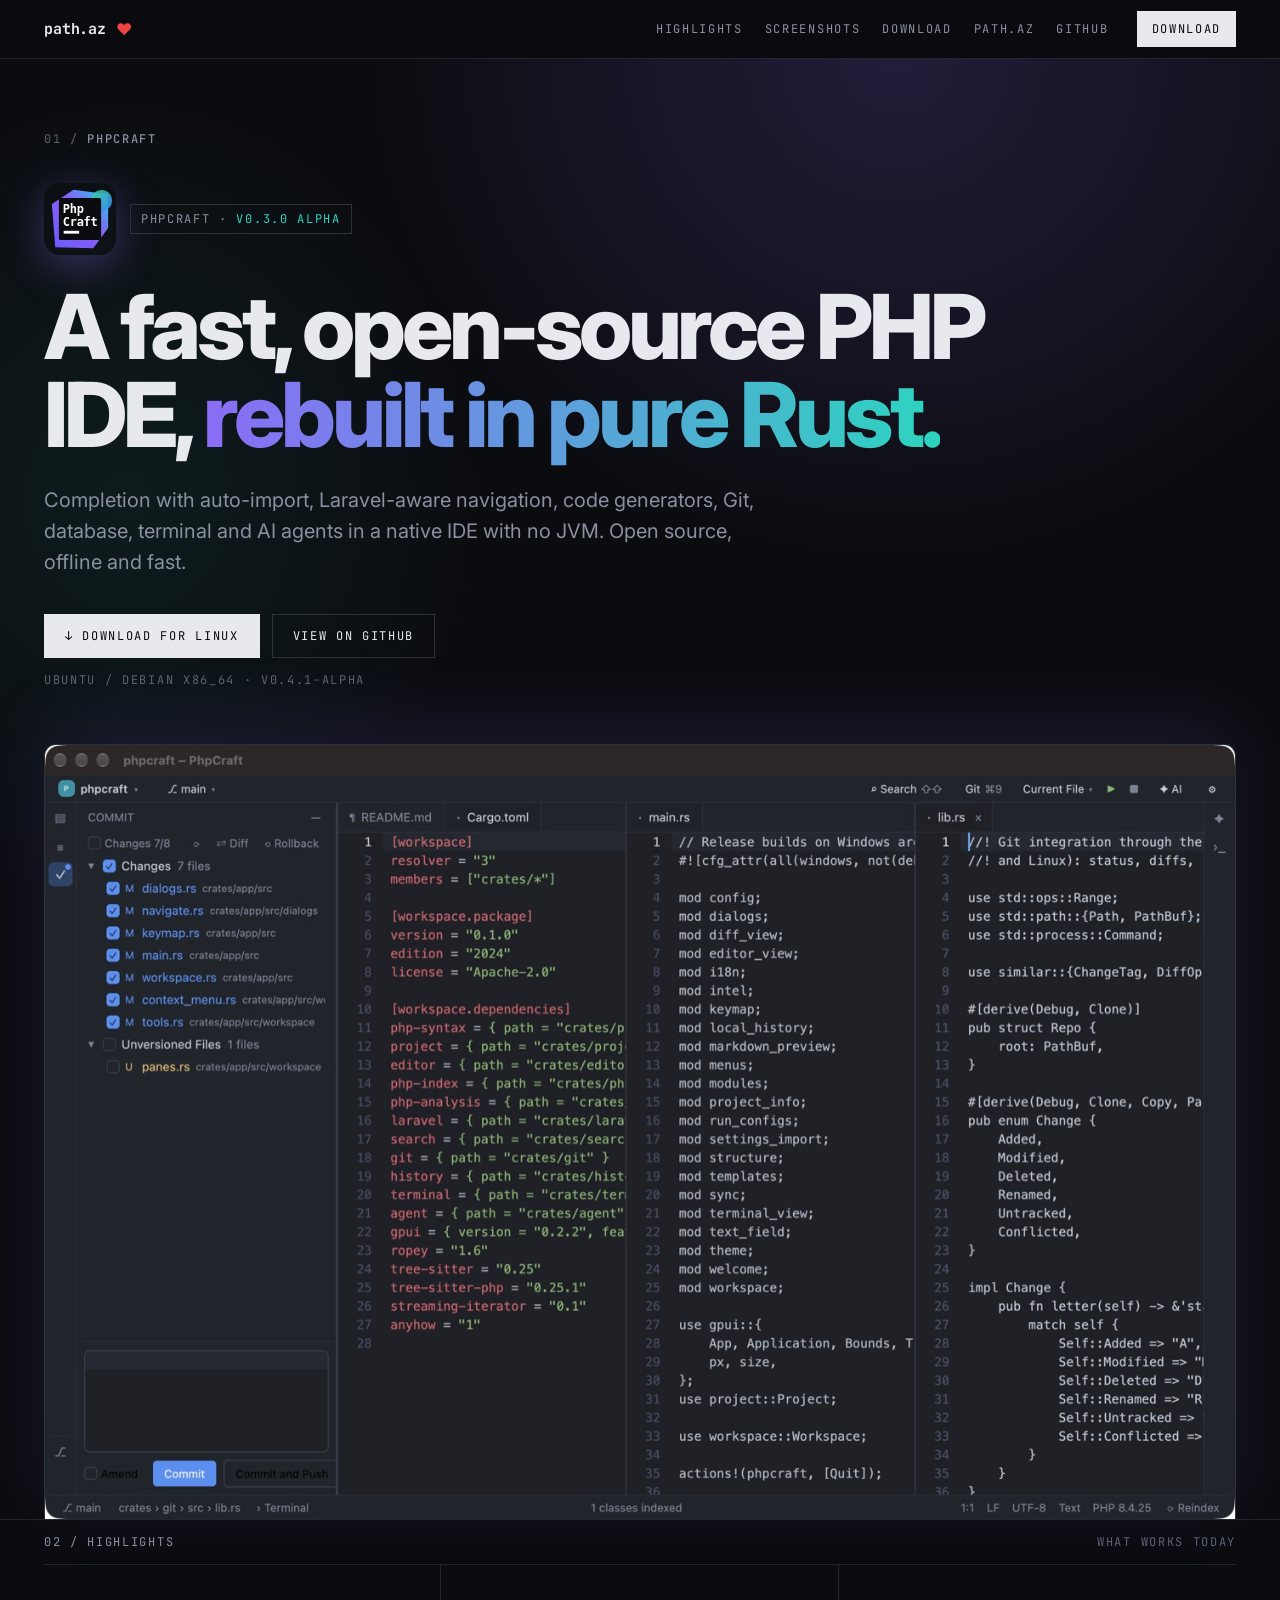
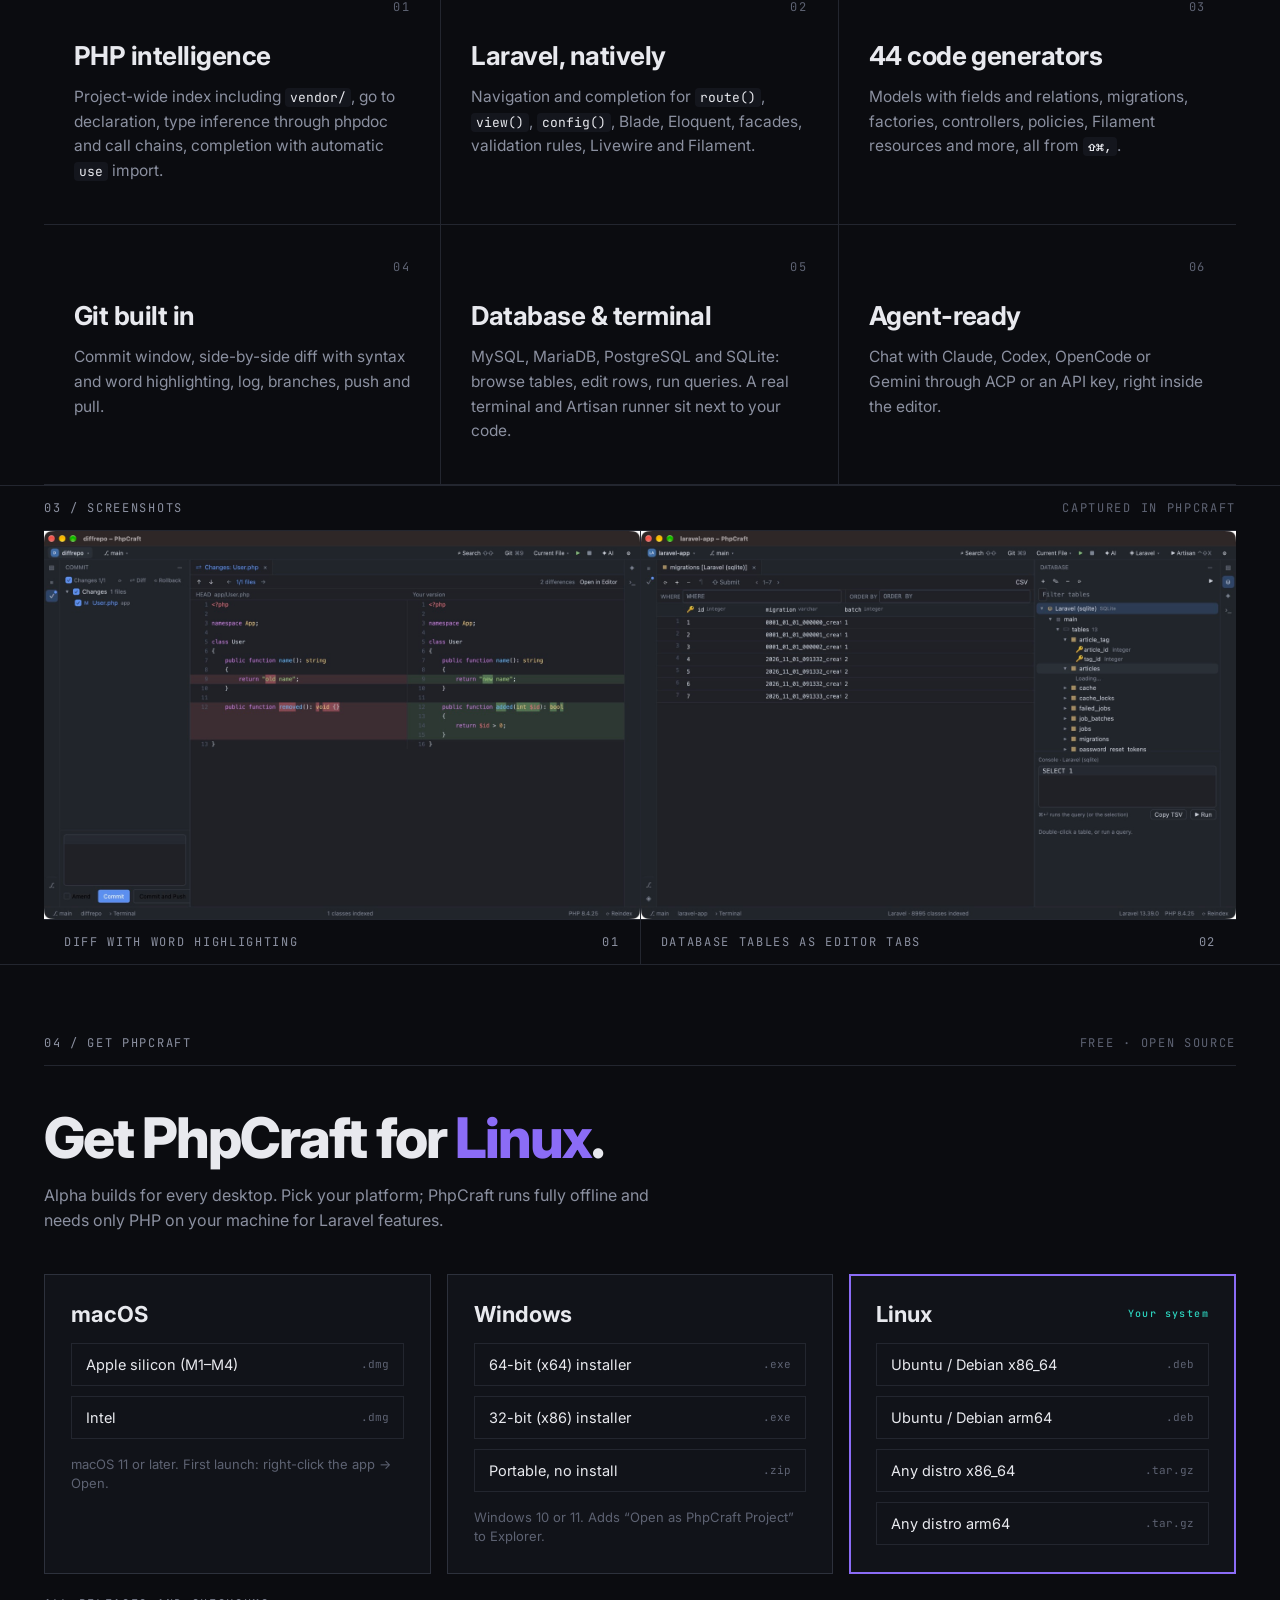
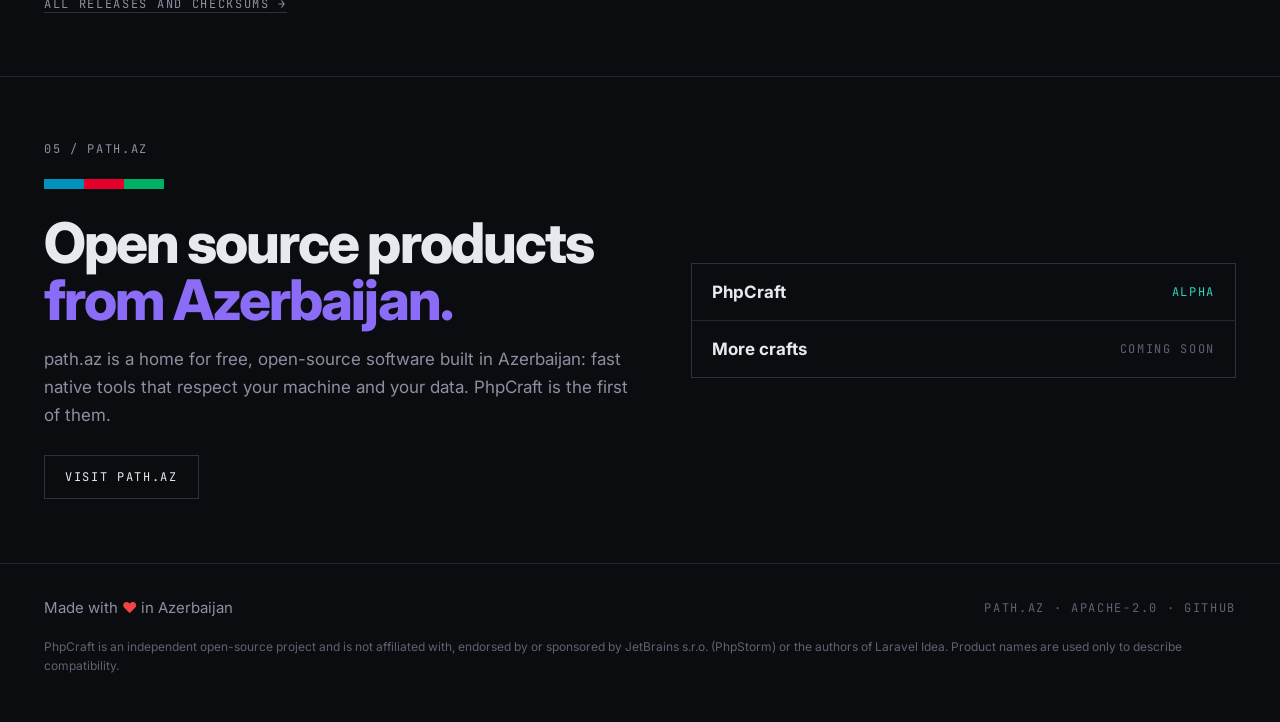
==== site/phpcraft/index.html @ edffd19b "Release 0.4.1-alpha: version in Cargo.toml and on the site Co-Authored-By: Claude Opus 5.5 <noreply@" ====
<!doctype html>
<html lang="en">
<head>
<meta charset="utf-8">
<meta name="viewport" content="width=device-width, initial-scale=1">
<title>PhpCraft: a fast, open-source PHP &amp; Laravel IDE, rebuilt in pure Rust · path.az</title>
<meta name="description" content="PhpCraft is a native PHP and Laravel IDE written in pure Rust. Completion with auto-import, Laravel navigation, generators, Git, database, terminal and AI agents. Open source, offline, fast. Made with ❤️ in Azerbaijan.">
<meta property="og:title" content="PhpCraft: a fast, open-source PHP IDE, rebuilt in pure Rust">
<meta property="og:description" content="Open source products from Azerbaijan ❤️ path.az">
<meta property="og:image" content="../img/split.jpg">
<link rel="icon" href="../img/phpcraft.svg" type="image/svg+xml">
<link rel="preconnect" href="https://fonts.googleapis.com">
<link rel="preconnect" href="https://fonts.gstatic.com" crossorigin>
<link href="https://fonts.googleapis.com/css2?family=Inter:wght@400;500;600;700;800&family=JetBrains+Mono:wght@400;500;700&display=swap" rel="stylesheet">
<style>
:root{
  --bg:#0b0c10; --bg2:#111319; --panel:#14161d; --line:#23262f; --line2:#2d313c;
  --text:#e8e9ee; --muted:#8b90a0; --dim:#5d6272;
  --accent:#8b6cf6; --accent2:#2dd4bf; --heart:#ef4444;
  --mono:"JetBrains Mono",ui-monospace,Menlo,monospace;
  --sans:Inter,system-ui,-apple-system,"Segoe UI",sans-serif;
}
*{box-sizing:border-box}
html{scroll-behavior:smooth}
body{margin:0;background:var(--bg);color:var(--text);font-family:var(--sans);-webkit-font-smoothing:antialiased;overflow-x:hidden}
a{color:inherit;text-decoration:none}
.wrap{max-width:1240px;margin:0 auto;padding:0 24px}
.mono{font-family:var(--mono);text-transform:uppercase;letter-spacing:.14em;font-size:12px}

/* nav */
nav{position:sticky;top:0;z-index:20;background:rgba(11,12,16,.82);backdrop-filter:blur(12px);border-bottom:1px solid var(--line)}
nav .wrap{display:flex;align-items:center;gap:28px;height:58px}
.brand{display:flex;align-items:center;gap:10px;font-weight:700;letter-spacing:-.01em}
.brand b{font-family:var(--mono);font-size:15px}
.brand .heart{color:var(--heart)}
.links{display:flex;gap:22px;margin-left:auto}
.links a{color:var(--muted);transition:color .15s}
.links a:hover{color:var(--text)}
.btn{display:inline-flex;align-items:center;gap:10px;padding:13px 20px;border:1px solid var(--line2);font-family:var(--mono);font-size:12px;letter-spacing:.14em;text-transform:uppercase;transition:background .15s,border-color .15s,color .15s;cursor:pointer;background:transparent;color:var(--text)}
.btn:hover{border-color:var(--muted)}
.btn.primary{background:var(--text);color:var(--bg);border-color:var(--text)}
.btn.primary:hover{background:#fff}
nav .btn{padding:9px 14px}

/* sections */
section{border-bottom:1px solid var(--line)}
.label{display:flex;justify-content:space-between;align-items:center;padding:14px 0;border-bottom:1px solid var(--line);color:var(--dim)}
.label span:first-child{color:var(--muted)}

/* hero */
.hero{padding:72px 0 0;position:relative}
.hero::before{content:"";position:absolute;inset:0;background:radial-gradient(60% 50% at 70% 0%,rgba(139,108,246,.18),transparent 70%),radial-gradient(40% 40% at 10% 30%,rgba(45,212,191,.08),transparent 70%);pointer-events:none}
.hero .wrap{position:relative}
.crumb{color:var(--dim);margin-bottom:36px}
.crumb b{color:var(--muted);font-weight:500}
.app{display:flex;align-items:center;gap:14px;margin-bottom:28px}
.app img{width:72px;height:72px;border-radius:16px;box-shadow:0 10px 40px rgba(139,108,246,.35)}
.badge{border:1px solid var(--line2);padding:6px 10px;color:var(--muted)}
.badge .alpha{color:var(--accent2)}
h1{font-size:clamp(40px,7vw,92px);line-height:.98;letter-spacing:-.045em;font-weight:800;margin:0 0 26px;max-width:1050px}
h1 em{font-style:normal;background:linear-gradient(90deg,var(--accent),var(--accent2));-webkit-background-clip:text;background-clip:text;color:transparent}
.sub{font-size:clamp(17px,1.6vw,20px);line-height:1.55;color:var(--muted);max-width:720px;margin:0 0 36px}
.cta{display:flex;flex-wrap:wrap;gap:12px;margin-bottom:14px}
.os-hint{color:var(--dim);margin-bottom:56px}
.shot{border:1px solid var(--line2);border-bottom:none;border-radius:12px 12px 0 0;overflow:hidden;box-shadow:0 -20px 80px rgba(139,108,246,.12)}
.shot img{display:block;width:100%;height:auto}

/* highlights */
.grid{display:grid;grid-template-columns:repeat(3,1fr)}
.cell{padding:34px 30px 40px;border-right:1px solid var(--line);border-bottom:1px solid var(--line);min-height:240px}
.cell:nth-child(3n){border-right:none}
.cell .n{color:var(--dim);text-align:right;margin-bottom:26px}
.cell h3{font-size:26px;line-height:1.15;letter-spacing:-.02em;margin:0 0 14px;font-weight:700}
.cell p{color:var(--muted);line-height:1.6;margin:0;font-size:15.5px}
.cell code{font-family:var(--mono);font-size:13px;color:var(--text);background:var(--panel);padding:1px 5px;border-radius:4px}

/* screenshots */
.shots{display:grid;grid-template-columns:1fr 1fr;gap:1px;background:var(--line)}
.shots figure{margin:0;background:var(--bg)}
.shots figure.wide{grid-column:1/-1}
.shots img{display:block;width:100%;height:auto}
.shots figcaption{display:flex;justify-content:space-between;padding:14px 20px;color:var(--muted);border-top:1px solid var(--line)}

/* download */
.get{padding:56px 0 64px}
.get h2,.family h2{font-size:clamp(32px,4.5vw,56px);letter-spacing:-.035em;line-height:1.02;margin:0 0 16px;font-weight:800}
.get h2 em,.family h2 em{font-style:normal;color:var(--accent)}
.get .lead{color:var(--muted);max-width:640px;line-height:1.6;margin:0 0 40px}
.platforms{display:grid;grid-template-columns:repeat(3,1fr);gap:16px}
.pf{border:1px solid var(--line2);background:var(--bg2);padding:26px;display:flex;flex-direction:column;gap:10px}
.pf.mine{border-color:var(--accent);box-shadow:0 0 0 1px var(--accent) inset}
.pf h3{margin:0 0 6px;font-size:22px;display:flex;justify-content:space-between;align-items:center}
.pf h3 small{font-family:var(--mono);font-size:10px;letter-spacing:.14em;color:var(--accent2);font-weight:500;visibility:hidden}
.pf.mine h3 small{visibility:visible}
.pf a{display:flex;justify-content:space-between;align-items:center;padding:12px 14px;border:1px solid var(--line);font-size:14.5px;transition:border-color .15s,background .15s}
.pf a:hover{border-color:var(--muted);background:var(--panel)}
.pf a span{font-family:var(--mono);font-size:11px;color:var(--dim)}
.pf p{color:var(--dim);font-size:13px;line-height:1.5;margin:6px 0 0}
.all{margin-top:22px;color:var(--muted)}
.all a{border-bottom:1px solid var(--line2)}

/* family */
.family{padding:64px 0}
.family .row{display:grid;grid-template-columns:1.1fr 1fr;gap:48px;align-items:center}
.family p{color:var(--muted);line-height:1.65;font-size:17px;margin:0 0 26px}
.flag{display:flex;height:10px;width:120px;margin-bottom:26px}
.flag i{flex:1}
.products{border:1px solid var(--line2)}
.products div{display:flex;justify-content:space-between;align-items:center;padding:18px 20px;border-bottom:1px solid var(--line)}
.products div:last-child{border-bottom:none}
.products b{font-size:17px}
.products .soon{color:var(--dim)}
.products .live{color:var(--accent2)}

footer{padding:34px 0 46px;color:var(--dim)}
footer .wrap{display:flex;flex-wrap:wrap;gap:16px;justify-content:space-between;align-items:center}
footer .made{font-size:15px;color:var(--muted);text-transform:none;letter-spacing:0;font-family:var(--sans)}
footer .made .heart{color:var(--heart)}
.legal{max-width:1240px;margin:20px auto 0;padding:0 24px;font-size:12px;line-height:1.6;color:var(--dim)}

@media (max-width:900px){
  .links{display:none}
  .grid,.platforms{grid-template-columns:1fr}
  .cell{border-right:none;min-height:0}
  .shots{grid-template-columns:1fr}
  .family .row{grid-template-columns:1fr}
}
@media (max-width:520px){
  .wrap{padding:0 16px}
  nav .btn{display:none}
  .cta .btn{flex:1;justify-content:center}
}
</style>
</head>
<body>

<nav>
  <div class="wrap">
    <a class="brand" href="https://path.az/"><b>path.az</b><span class="heart">❤</span></a>
    <div class="links mono">
      <a href="#highlights">Highlights</a>
      <a href="#screenshots">Screenshots</a>
      <a href="#download">Download</a>
      <a href="#family">path.az</a>
      <a href="https://github.com/rasul-chopurov/phpcraft">GitHub</a>
    </div>
    <a class="btn primary" href="#download">Download</a>
  </div>
</nav>

<section class="hero">
  <div class="wrap">
    <div class="crumb mono">01 / <b>PhpCraft</b></div>
    <div class="app">
      <img src="../img/phpcraft.svg" alt="PhpCraft icon">
      <div class="badge mono">PhpCraft · <span class="alpha">v0.3.0 alpha</span></div>
    </div>
    <h1>A fast, open-source PHP IDE, <em>rebuilt in pure&nbsp;Rust.</em></h1>
    <p class="sub">Completion with auto-import, Laravel-aware navigation, code generators, Git, database, terminal and AI agents in a native IDE with no JVM. Open source, offline and fast.</p>
    <div class="cta">
      <a class="btn primary" id="dl-main" href="#download">↓ Download</a>
      <a class="btn" href="https://github.com/rasul-chopurov/phpcraft">View on GitHub</a>
    </div>
    <div class="os-hint mono" id="os-hint">macOS · Windows · Linux</div>
    <div class="shot"><img src="../img/split.jpg" alt="PhpCraft with three split editors and the Commit tool window" width="1400" height="911"></div>
  </div>
</section>

<section id="highlights">
  <div class="wrap">
    <div class="label mono"><span>02 / Highlights</span><span>What works today</span></div>
  </div>
  <div class="wrap grid">
    <div class="cell"><div class="n mono">01</div><h3>PHP intelligence</h3><p>Project-wide index including <code>vendor/</code>, go to declaration, type inference through phpdoc and call chains, completion with automatic <code>use</code> import.</p></div>
    <div class="cell"><div class="n mono">02</div><h3>Laravel, natively</h3><p>Navigation and completion for <code>route()</code>, <code>view()</code>, <code>config()</code>, Blade, Eloquent, facades, validation rules, Livewire and Filament.</p></div>
    <div class="cell"><div class="n mono">03</div><h3>44 code generators</h3><p>Models with fields and relations, migrations, factories, controllers, policies, Filament resources and more, all from <code>⇧⌘,</code>.</p></div>
    <div class="cell"><div class="n mono">04</div><h3>Git built in</h3><p>Commit window, side-by-side diff with syntax and word highlighting, log, branches, push and pull.</p></div>
    <div class="cell"><div class="n mono">05</div><h3>Database &amp; terminal</h3><p>MySQL, MariaDB, PostgreSQL and SQLite: browse tables, edit rows, run queries. A real terminal and Artisan runner sit next to your code.</p></div>
    <div class="cell"><div class="n mono">06</div><h3>Agent-ready</h3><p>Chat with Claude, Codex, OpenCode or Gemini through ACP or an API key, right inside the editor.</p></div>
  </div>
</section>

<section id="screenshots">
  <div class="wrap">
    <div class="label mono"><span>03 / Screenshots</span><span>Captured in PhpCraft</span></div>
  </div>
  <div class="wrap">
    <div class="shots">
      <figure><img src="../img/diff2.jpg" alt="Side-by-side diff" loading="lazy" width="1400" height="911"><figcaption class="mono"><span>Diff with word highlighting</span><span>01</span></figcaption></figure>
      <figure><img src="../img/table.jpg" alt="Database table editor" loading="lazy" width="1400" height="911"><figcaption class="mono"><span>Database tables as editor tabs</span><span>02</span></figcaption></figure>
    </div>
  </div>
</section>

<section id="download" class="get">
  <div class="wrap">
    <div class="label mono" style="margin-bottom:44px"><span>04 / Get PhpCraft</span><span>Free · Open source</span></div>
    <h2>Get PhpCraft for <em id="os-name">your computer</em>.</h2>
    <p class="lead">Alpha builds for every desktop. Pick your platform; PhpCraft runs fully offline and needs only PHP on your machine for Laravel features.</p>
    <div class="platforms">
      <div class="pf" data-os="mac">
        <h3>macOS <small>Your system</small></h3>
        <a data-file="macos-arm64.dmg">Apple silicon (M1–M4) <span>.dmg</span></a>
        <a data-file="macos-x64.dmg">Intel <span>.dmg</span></a>
        <p>macOS 11 or later. First launch: right-click the app → Open.</p>
      </div>
      <div class="pf" data-os="win">
        <h3>Windows <small>Your system</small></h3>
        <a data-file="windows-x64-Setup.exe">64-bit (x64) installer <span>.exe</span></a>
        <a data-file="windows-x86-Setup.exe">32-bit (x86) installer <span>.exe</span></a>
        <a data-file="windows-x64-portable.zip">Portable, no install <span>.zip</span></a>
        <p>Windows 10 or 11. Adds “Open as PhpCraft Project” to Explorer.</p>
      </div>
      <div class="pf" data-os="linux">
        <h3>Linux <small>Your system</small></h3>
        <a data-deb="amd64">Ubuntu / Debian x86_64 <span>.deb</span></a>
        <a data-deb="arm64">Ubuntu / Debian arm64 <span>.deb</span></a>
        <a data-file="linux-x86_64.tar.gz">Any distro x86_64 <span>.tar.gz</span></a>
        <a data-file="linux-arm64.tar.gz">Any distro arm64 <span>.tar.gz</span></a>
      </div>
    </div>
    <div class="all mono"><a href="https://github.com/rasul-chopurov/phpcraft/releases">All releases and checksums →</a></div>
  </div>
</section>

<section id="family" class="family">
  <div class="wrap row">
    <div>
      <div class="label mono" style="border:none;padding:0 0 22px"><span>05 / path.az</span></div>
      <div class="flag" aria-label="Flag of Azerbaijan colors"><i style="background:#0092bc"></i><i style="background:#e4002b"></i><i style="background:#00af66"></i></div>
      <h2>Open source products <em>from Azerbaijan.</em></h2>
      <p>path.az is a home for free, open-source software built in Azerbaijan: fast native tools that respect your machine and your data. PhpCraft is the first of them.</p>
      <a class="btn" href="https://path.az/">Visit path.az</a>
    </div>
    <div class="products">
      <div><b>PhpCraft</b><span class="mono live">Alpha</span></div>
      <div><b>More crafts</b><span class="mono soon">Coming soon</span></div>
    </div>
  </div>
</section>

<footer>
  <div class="wrap mono">
    <span class="made">Made with <span class="heart">❤️</span> in Azerbaijan</span>
    <span>path.az · Apache-2.0 · <a href="https://github.com/rasul-chopurov/phpcraft">GitHub</a></span>
  </div>
  <p class="legal">PhpCraft is an independent open-source project and is not affiliated with, endorsed by or sponsored by JetBrains s.r.o. (PhpStorm) or the authors of Laravel Idea. Product names are used only to describe compatibility.</p>
</footer>

<script>
(function(){
  var VERSION = "0.4.1-alpha";
  // Download links open the release page on GitHub, where every installer is listed.
  var page = "https://github.com/rasul-chopurov/phpcraft/releases/tag/v" + VERSION;
  document.querySelectorAll("[data-file], [data-deb]").forEach(function(a){ a.href = page; });
  var ua = navigator.userAgent, os = null, name = null;
  if (/Mac/.test(ua)) { os = "mac"; name = "macOS"; }
  else if (/Win/.test(ua)) { os = "win"; name = "Windows"; }
  else if (/Linux|X11/.test(ua) && !/Android/.test(ua)) { os = "linux"; name = "Linux"; }
  if (!os) return;
  var card = document.querySelector('.pf[data-os="' + os + '"]');
  card.classList.add("mine");
  document.getElementById("os-name").textContent = name;
  var first = card.querySelector("a");
  var main = document.getElementById("dl-main");
  main.href = first.href;
  main.textContent = "↓ Download for " + name;
  document.getElementById("os-hint").textContent = first.firstChild.textContent.trim() + " · v" + VERSION;
})();
</script>
</body>
</html>
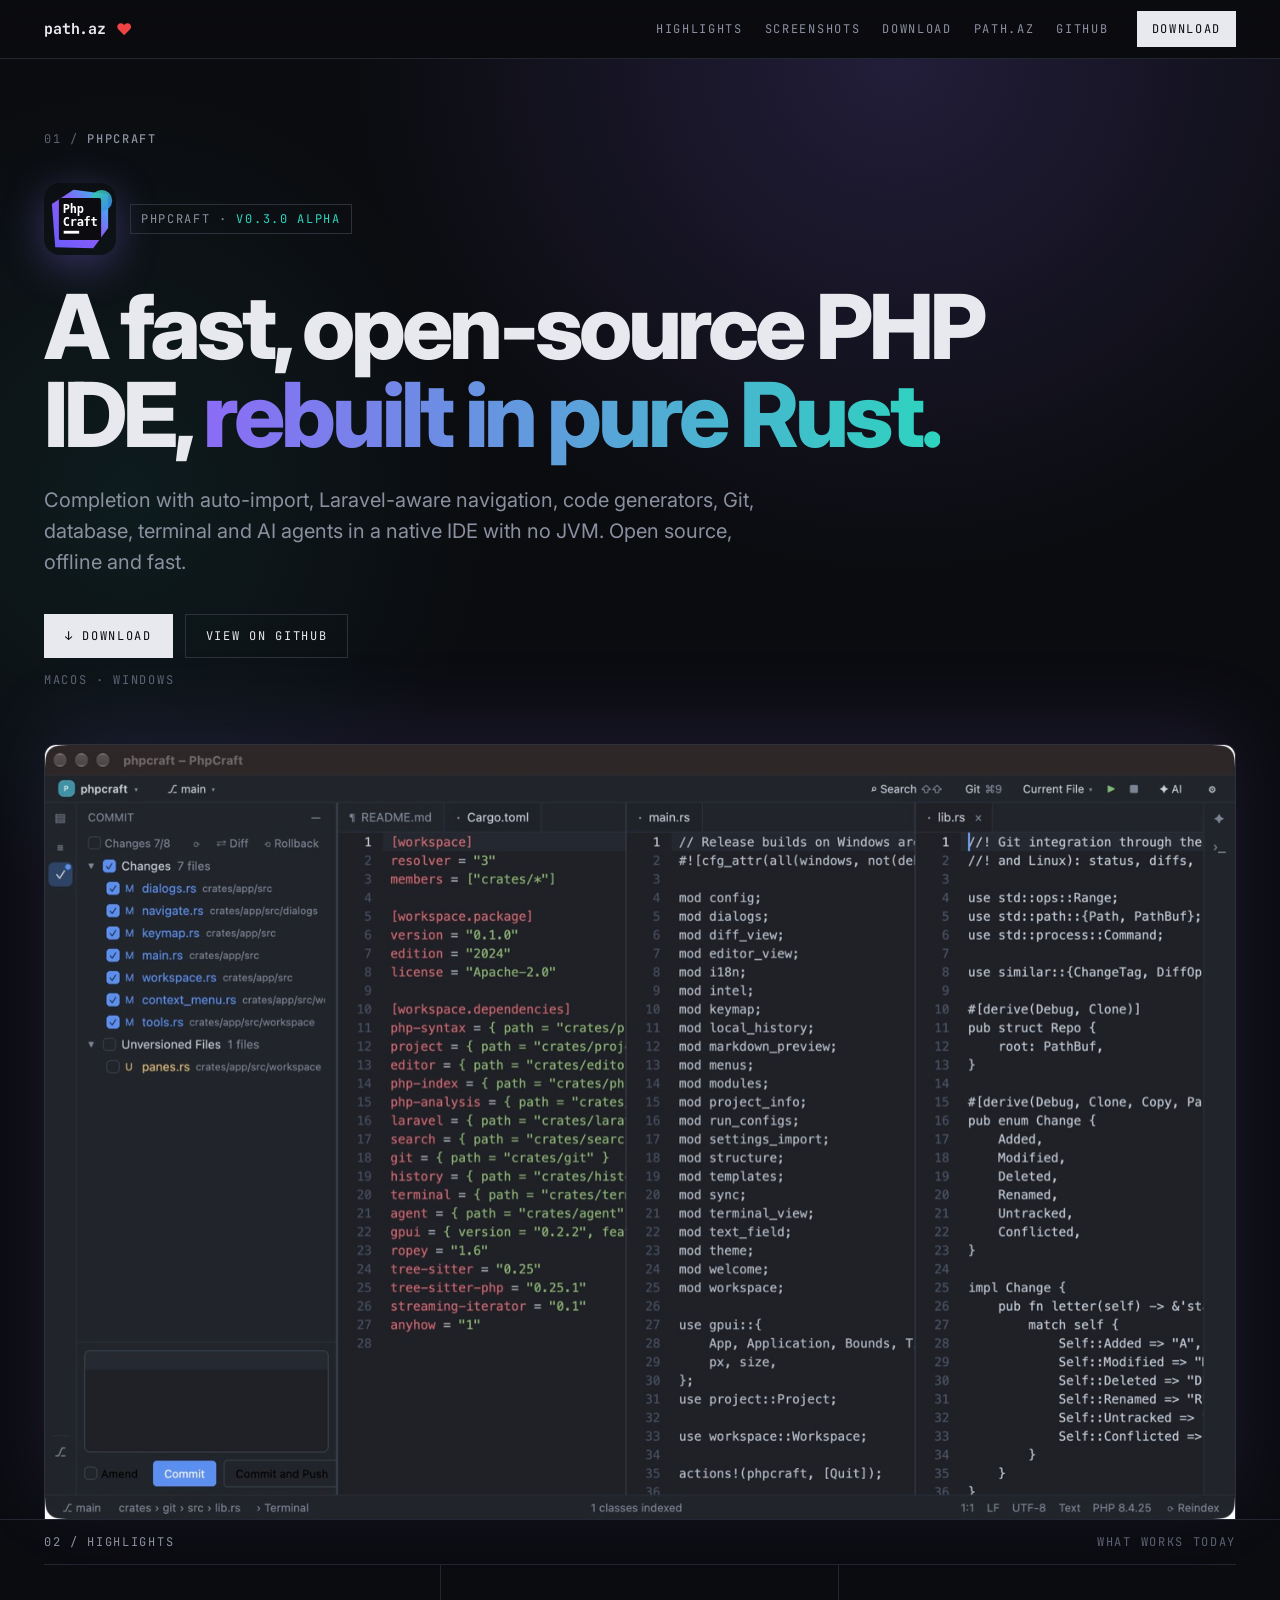
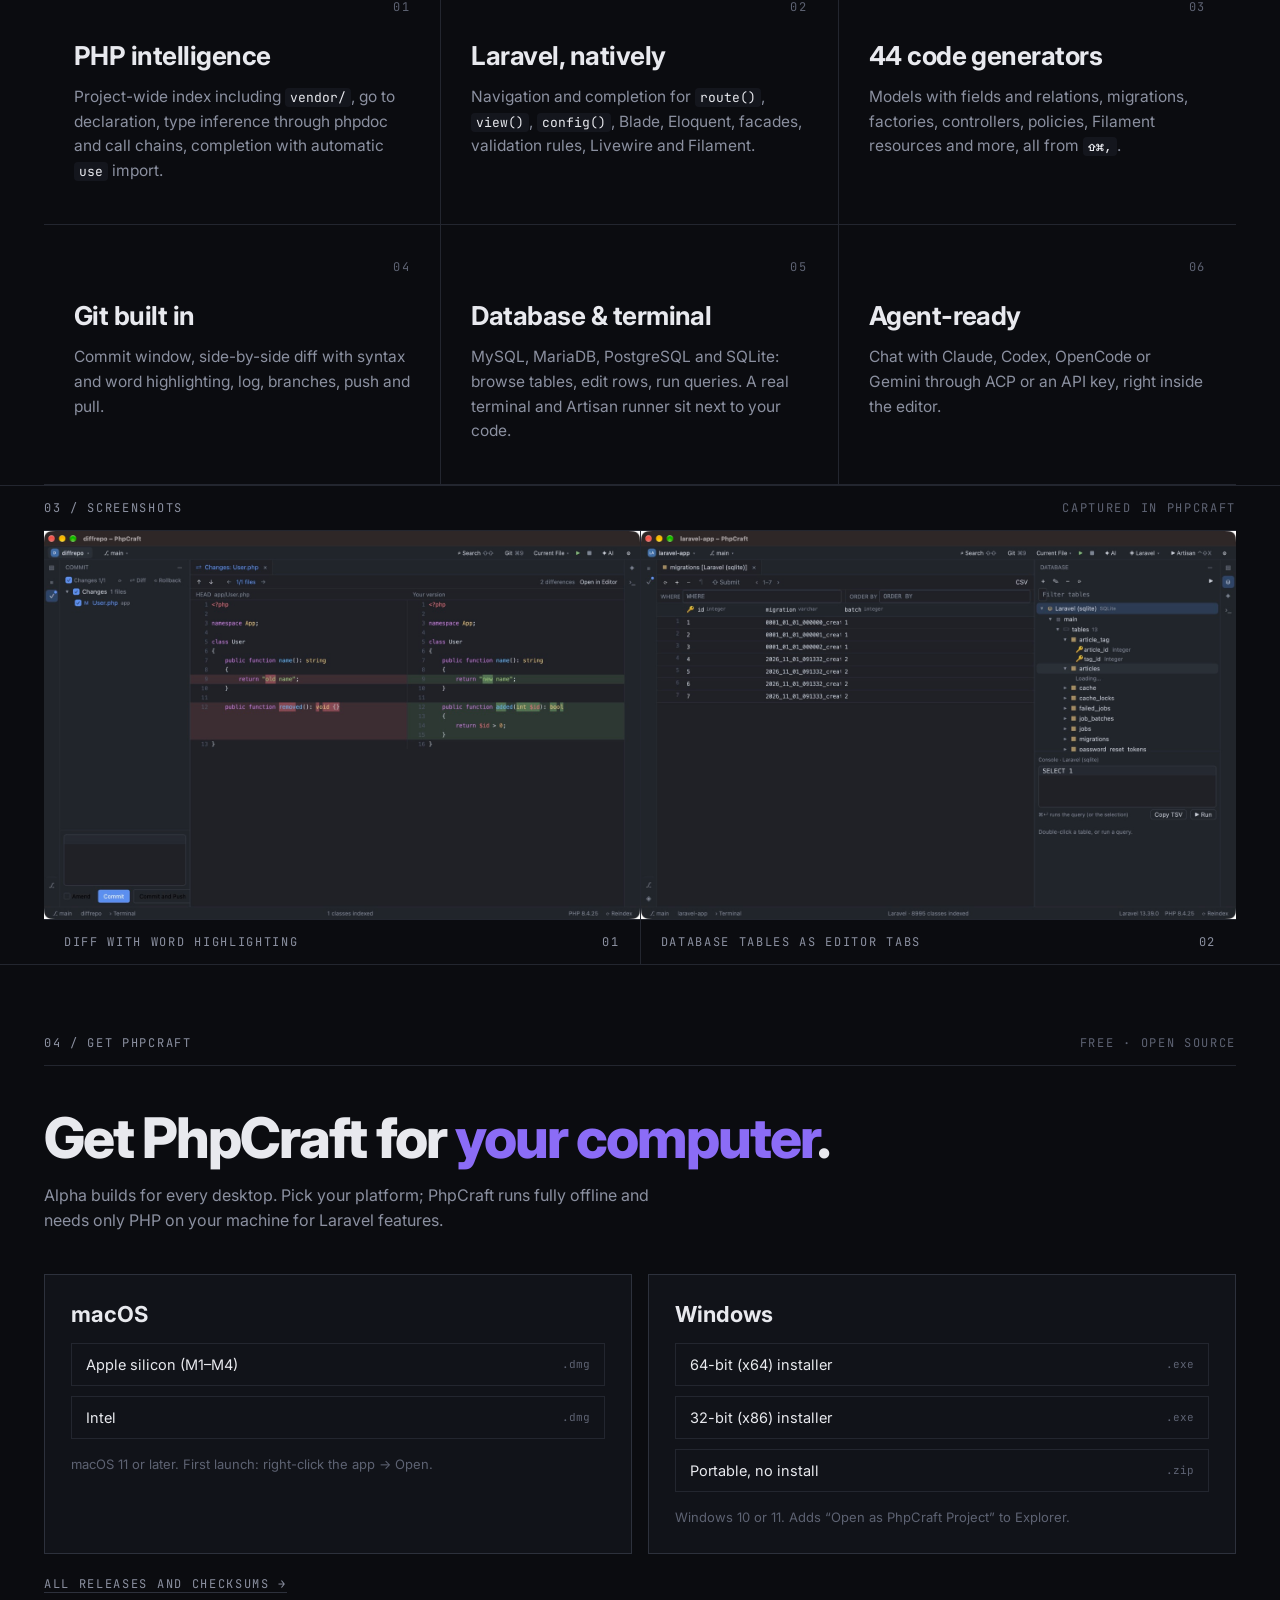
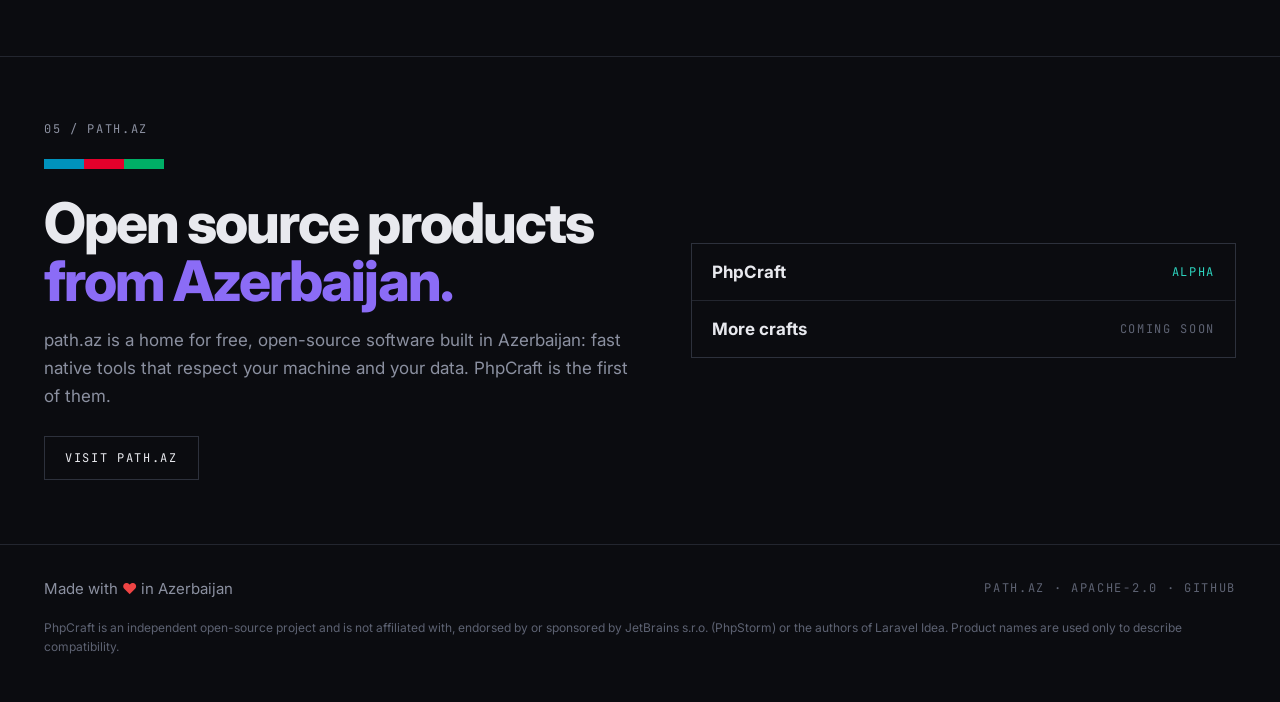
==== commit 00c43c41: "Release 0.4.2-alpha for macOS and Windows only: the Release workflow no longer builds Linux packages" ====
--- a/site/phpcraft/index.html
+++ b/site/phpcraft/index.html
@@ -86,7 +86,7 @@
 .get h2,.family h2{font-size:clamp(32px,4.5vw,56px);letter-spacing:-.035em;line-height:1.02;margin:0 0 16px;font-weight:800}
 .get h2 em,.family h2 em{font-style:normal;color:var(--accent)}
 .get .lead{color:var(--muted);max-width:640px;line-height:1.6;margin:0 0 40px}
-.platforms{display:grid;grid-template-columns:repeat(3,1fr);gap:16px}
+.platforms{display:grid;grid-template-columns:repeat(2,1fr);gap:16px}
 .pf{border:1px solid var(--line2);background:var(--bg2);padding:26px;display:flex;flex-direction:column;gap:10px}
 .pf.mine{border-color:var(--accent);box-shadow:0 0 0 1px var(--accent) inset}
 .pf h3{margin:0 0 6px;font-size:22px;display:flex;justify-content:space-between;align-items:center}
@@ -161,7 +161,7 @@
       <a class="btn primary" id="dl-main" href="#download">↓ Download</a>
       <a class="btn" href="https://github.com/rasul-chopurov/phpcraft">View on GitHub</a>
     </div>
-    <div class="os-hint mono" id="os-hint">macOS · Windows · Linux</div>
+    <div class="os-hint mono" id="os-hint">macOS · Windows</div>
     <div class="shot"><img src="../img/split.jpg" alt="PhpCraft with three split editors and the Commit tool window" width="1400" height="911"></div>
   </div>
 </section>
@@ -211,13 +211,6 @@
         <a data-file="windows-x64-portable.zip">Portable, no install <span>.zip</span></a>
         <p>Windows 10 or 11. Adds “Open as PhpCraft Project” to Explorer.</p>
       </div>
-      <div class="pf" data-os="linux">
-        <h3>Linux <small>Your system</small></h3>
-        <a data-deb="amd64">Ubuntu / Debian x86_64 <span>.deb</span></a>
-        <a data-deb="arm64">Ubuntu / Debian arm64 <span>.deb</span></a>
-        <a data-file="linux-x86_64.tar.gz">Any distro x86_64 <span>.tar.gz</span></a>
-        <a data-file="linux-arm64.tar.gz">Any distro arm64 <span>.tar.gz</span></a>
-      </div>
     </div>
     <div class="all mono"><a href="https://github.com/rasul-chopurov/phpcraft/releases">All releases and checksums →</a></div>
   </div>
@@ -249,14 +242,13 @@
 
 <script>
 (function(){
-  var VERSION = "0.4.1-alpha";
+  var VERSION = "0.4.2-alpha";
   // Download links open the release page on GitHub, where every installer is listed.
   var page = "https://github.com/rasul-chopurov/phpcraft/releases/tag/v" + VERSION;
   document.querySelectorAll("[data-file], [data-deb]").forEach(function(a){ a.href = page; });
   var ua = navigator.userAgent, os = null, name = null;
   if (/Mac/.test(ua)) { os = "mac"; name = "macOS"; }
   else if (/Win/.test(ua)) { os = "win"; name = "Windows"; }
-  else if (/Linux|X11/.test(ua) && !/Android/.test(ua)) { os = "linux"; name = "Linux"; }
   if (!os) return;
   var card = document.querySelector('.pf[data-os="' + os + '"]');
   card.classList.add("mine");
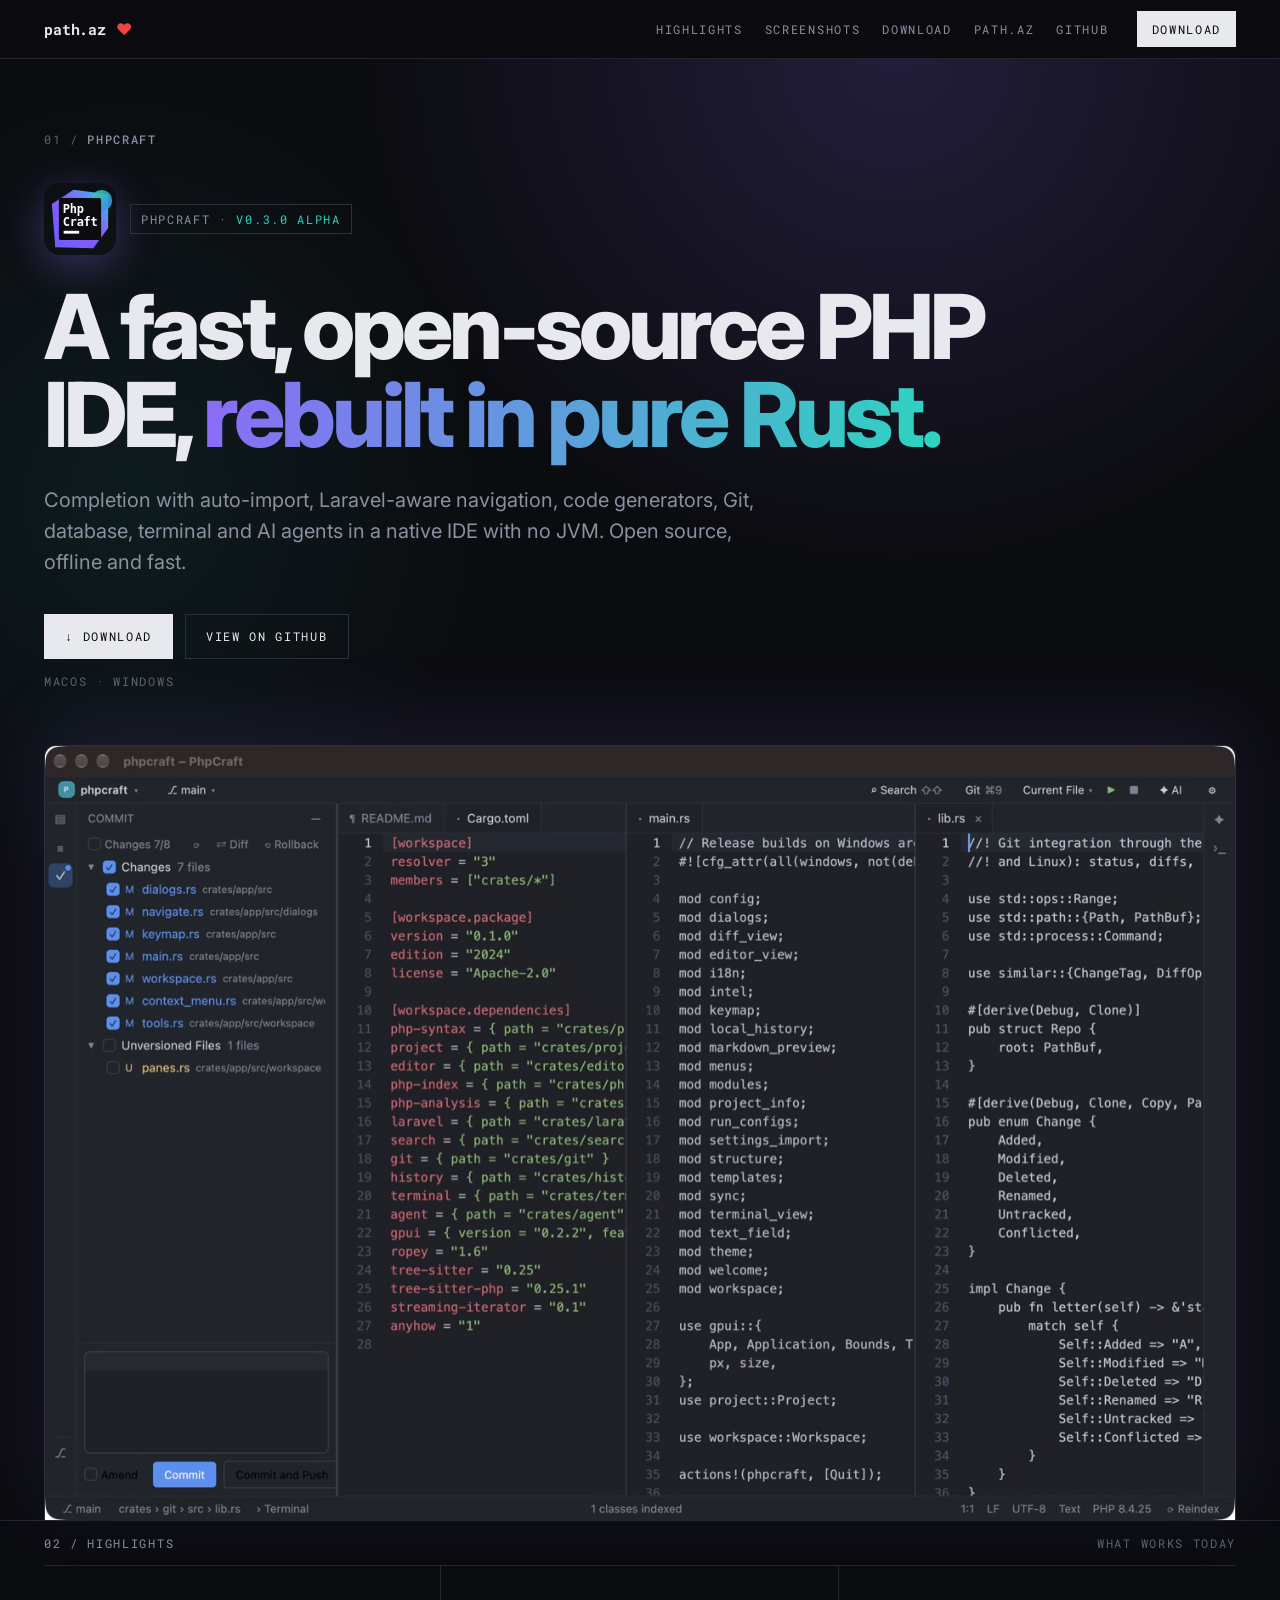
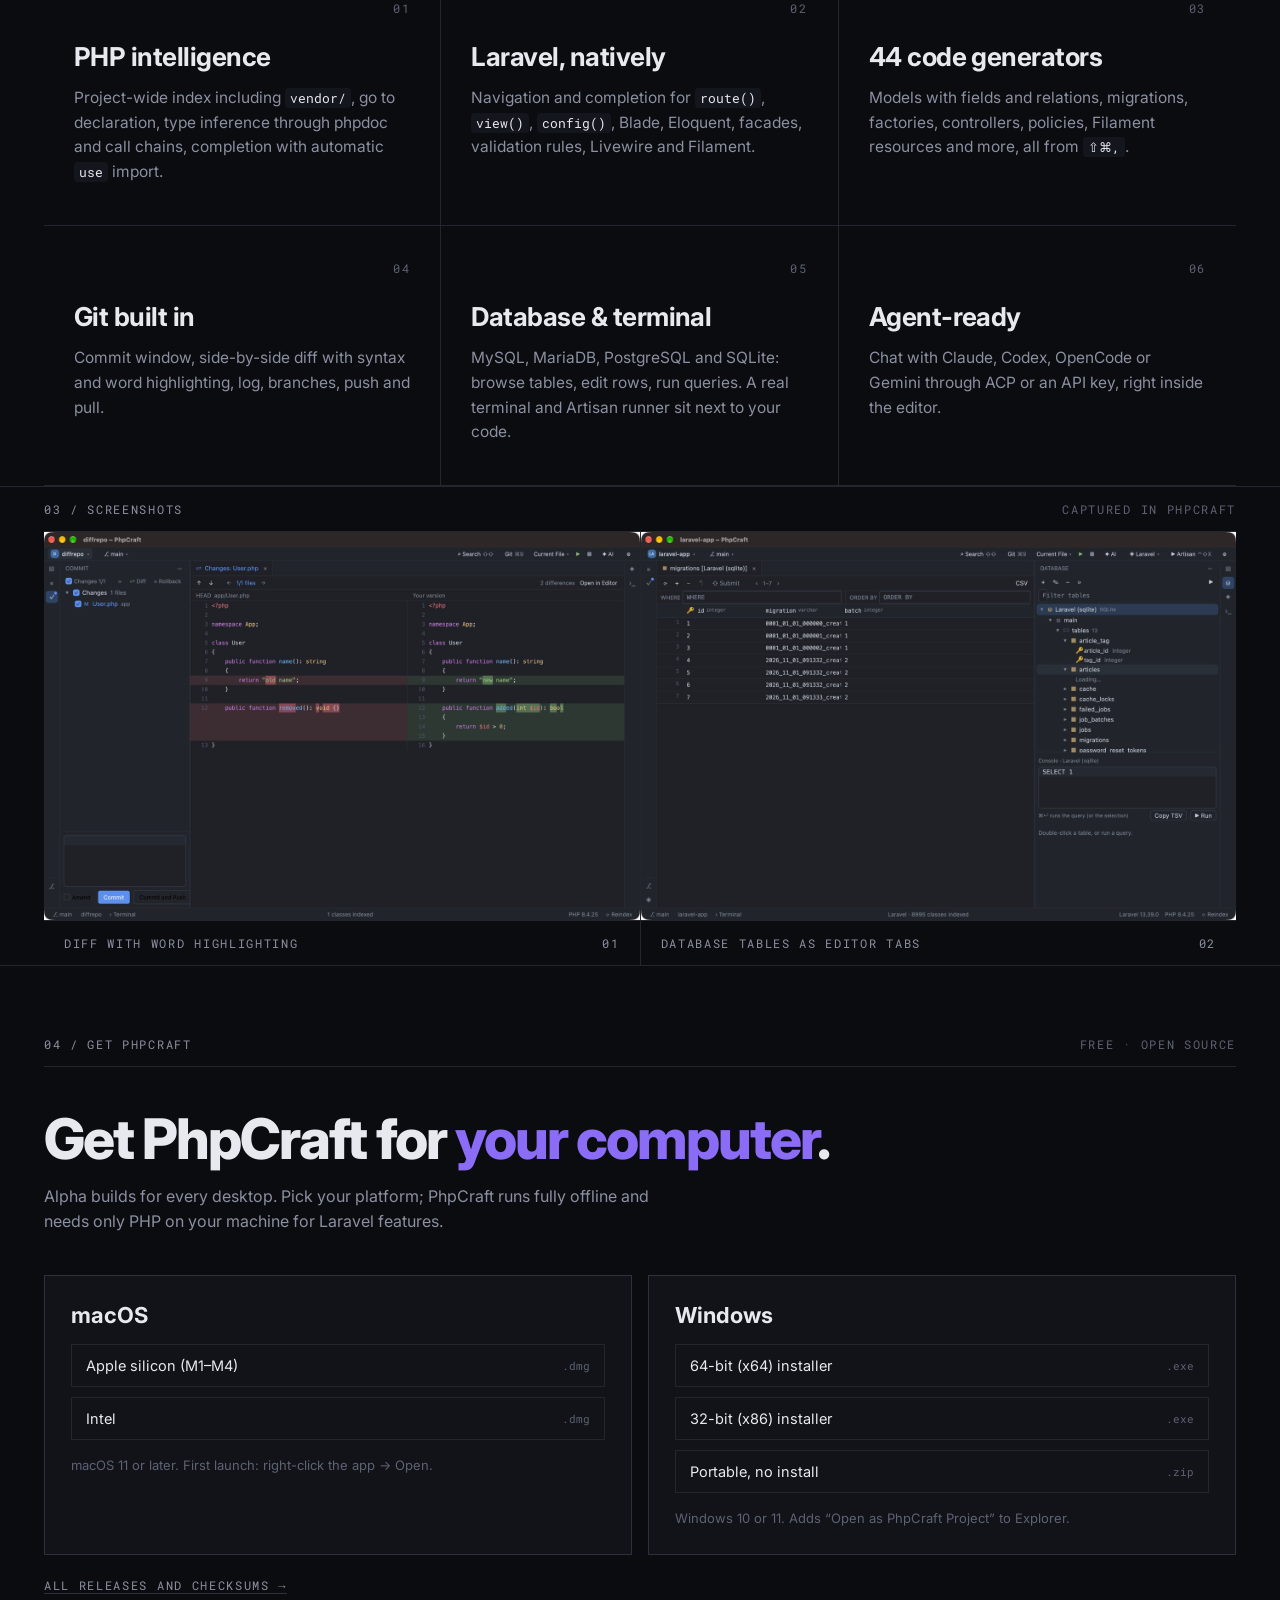
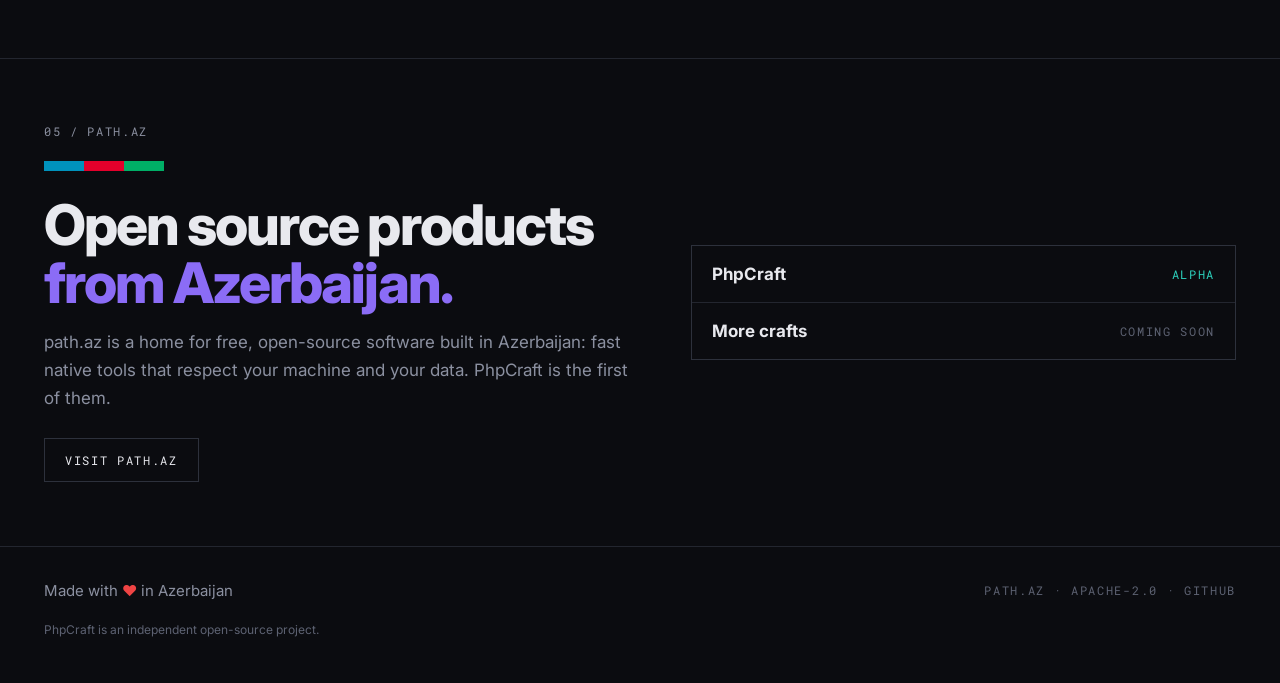
==== commit be410a15: "Remove third-party branding: comments, docs, the site and the About window no longer name another ID" ====
--- a/site/phpcraft/index.html
+++ b/site/phpcraft/index.html
@@ -11,13 +11,13 @@
 <link rel="icon" href="../img/phpcraft.svg" type="image/svg+xml">
 <link rel="preconnect" href="https://fonts.googleapis.com">
 <link rel="preconnect" href="https://fonts.gstatic.com" crossorigin>
-<link href="https://fonts.googleapis.com/css2?family=Inter:wght@400;500;600;700;800&family=JetBrains+Mono:wght@400;500;700&display=swap" rel="stylesheet">
+<link href="https://fonts.googleapis.com/css2?family=Inter:wght@400;500;600;700;800&family=Roboto+Mono:wght@400;500;700&display=swap" rel="stylesheet">
 <style>
 :root{
   --bg:#0b0c10; --bg2:#111319; --panel:#14161d; --line:#23262f; --line2:#2d313c;
   --text:#e8e9ee; --muted:#8b90a0; --dim:#5d6272;
   --accent:#8b6cf6; --accent2:#2dd4bf; --heart:#ef4444;
-  --mono:"JetBrains Mono",ui-monospace,Menlo,monospace;
+  --mono:"Roboto Mono",ui-monospace,Menlo,monospace;
   --sans:Inter,system-ui,-apple-system,"Segoe UI",sans-serif;
 }
 *{box-sizing:border-box}
@@ -237,12 +237,12 @@
     <span class="made">Made with <span class="heart">❤️</span> in Azerbaijan</span>
     <span>path.az · Apache-2.0 · <a href="https://github.com/rasul-chopurov/phpcraft">GitHub</a></span>
   </div>
-  <p class="legal">PhpCraft is an independent open-source project and is not affiliated with, endorsed by or sponsored by JetBrains s.r.o. (PhpStorm) or the authors of Laravel Idea. Product names are used only to describe compatibility.</p>
+  <p class="legal">PhpCraft is an independent open-source project.</p>
 </footer>
 
 <script>
 (function(){
-  var VERSION = "0.4.2-alpha";
+  var VERSION = "0.4.3-alpha";
   // Download links open the release page on GitHub, where every installer is listed.
   var page = "https://github.com/rasul-chopurov/phpcraft/releases/tag/v" + VERSION;
   document.querySelectorAll("[data-file], [data-deb]").forEach(function(a){ a.href = page; });
